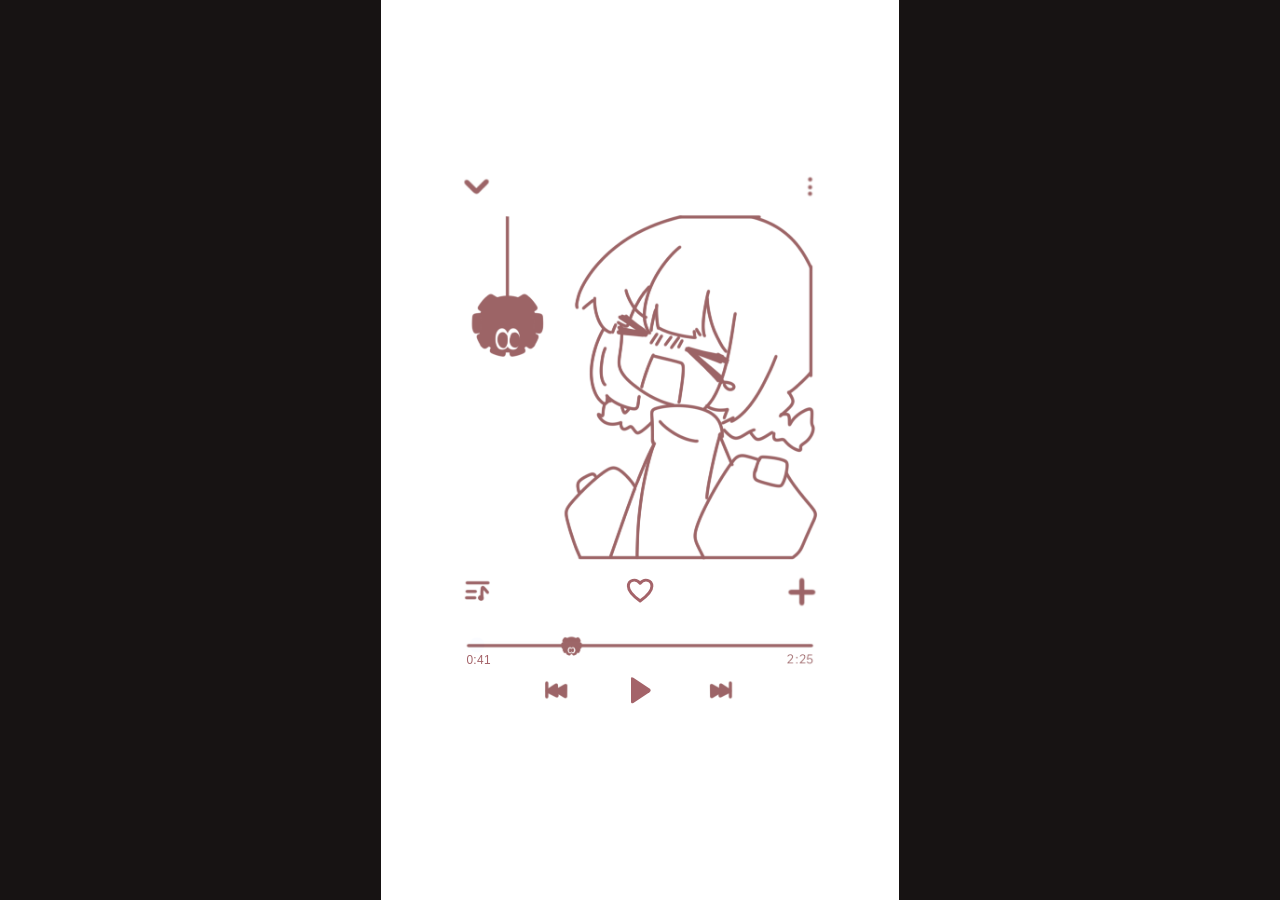
==== index.html @ 51a2188a "Add music player" ====
<!doctype html>
<html lang="zh-CN"><head><meta charset="UTF-8"><meta name="viewport" content="width=device-width,initial-scale=1"><meta name="theme-color" content="#f4eee9"><title>Warma · 音乐放映室</title><link rel="stylesheet" href="style.css"></head>
<body><div class="app"><aside class="sidebar"><div class="brand"><span class="brand-star">✳</span><span>WARMA<br><small>MUSIC ROOM</small></span></div><div class="intro"><span class="eyebrow">A LITTLE MUSIC GIFT</span><h1>把喜欢的歌，<br>放进今天。</h1><p>十二首歌，十二个小小的世界。<br>选一首，按下播放。</p></div><div class="list-heading"><span>歌曲列表</span><span>12 TRACKS</span></div><nav id="track-list" aria-label="歌曲列表"></nav><p class="footnote">MADE WITH ♡ FOR WARMA</p></aside><main class="main"><header class="top"><span>WARMA'S PLAYLIST <span class="dot">✦</span> <span id="header-title"></span></span><button id="list-toggle" class="text-button" aria-label="显示歌曲列表">歌曲列表 ☰</button><span class="edition">BIRTHDAY COLLECTION / 12</span></header><section class="showcase"><div class="stage-wrap"><div id="stage" class="stage" aria-label="动画画面"></div><div class="stage-caption"><span>ILLUSTRATED MUSIC PLAYER</span><span id="stage-number">01 / 12</span></div></div><div class="details"><div class="details-top"><span class="eyebrow">NOW PLAYING</span><button id="favorite" class="favorite" aria-label="收藏歌曲" aria-pressed="false">♡</button></div><h2 id="title"></h2><p class="subtitle">Warma 生贺动画 · 音乐片段</p><div class="divider"></div><div class="player"><div class="time-row"><span id="current">0:00</span><span id="duration">0:00</span></div><input id="seek" type="range" min="0" max="1000" value="0" aria-label="播放进度"><div class="controls"><button id="previous" aria-label="上一首">◀◀</button><button id="play" class="play" aria-label="播放">▶</button><button id="next" aria-label="下一首">▶▶</button></div><div class="volume"><span aria-hidden="true">♪</span><input id="volume" type="range" min="0" max="1" step="0.01" value="0.8" aria-label="音量"><span>音量</span></div></div><p class="note">这里播放的是原动画中的短片段。<br>每一幅画面都由独立图层重新演绎。</p><div class="details-bottom"><span>SCROLL TO EXPLORE</span><span>↓</span></div></div></section><div class="mobile-list"><div class="list-heading"><span>歌曲列表</span><span>12 TRACKS</span></div><nav id="mobile-tracks" aria-label="歌曲列表"></nav></div></main></div><audio id="audio" preload="metadata"></audio><script src="tracks.js"></script><script src="third-motion-data.js"></script><script src="fifth-motion-data.js"></script><script src="remaining-motion-data.js"></script><script src="remaining-pulse-data.js"></script><script src="scene4-fix.js"></script><script src="scene9-fix.js"></script><script src="scene8-motion-data.js"></script><script src="scene8-motion.js"></script><script src="app.js"></script></body></html>
---- style.css ----
:root{font-family: "Microsoft YaHei", "PingFang SC", sans-serif;color:#493b3e;background:#f5f1ed;font-synthesis:none}*{box-sizing:border-box}body{margin:0}button,input{font:inherit}button{cursor:pointer}.app{min-height:100vh;display:grid;grid-template-columns:300px 1fr}.sidebar{height:100vh;position:sticky;top:0;display:flex;flex-direction:column;background:#fffdfb;border-right:1px solid #e9ded9;padding:30px 28px 18px}.brand{display:flex;gap:10px;align-items:center;color:#a75d69;font-size:15px;letter-spacing:.15em;font-weight:800;line-height:1}.brand-star{font-size:33px}.brand small{font-size:8px;letter-spacing:.19em}.intro{padding:45px 0 25px}.eyebrow,.list-heading,.stage-caption,.details-bottom,.edition,.top,.footnote{font-size:10px;letter-spacing:.15em;font-weight:700}.eyebrow{color:#b97980}.intro h1{font-family:Georgia,"Microsoft YaHei",serif;line-height:1.5;font-size:22px;letter-spacing:.05em;margin:15px 0}.intro p,.note{color:#a49a98;font-size:11px;line-height:2}.list-heading{display:flex;justify-content:space-between;color:#a89b98;border-bottom:1px solid #eee6e2;padding-bottom:13px}.list-heading span:first-child{color:#5f5050;font-size:12px;letter-spacing:.08em}nav{overflow:auto;scrollbar-width:thin;scrollbar-color:#e3ceca transparent}.track{border:0;background:transparent;width:100%;display:flex;align-items:center;gap:14px;text-align:left;padding:12px 8px;color:#918480;border-radius:8px}.track:hover{background:#faf3f0}.track.active{background:#f7e9e6;color:#a95663;font-weight:700}.track .number{font-family:Georgia,serif;font-size:11px;opacity:.7}.track .track-title{font-size:12px;flex:1}.track .playing-indicator{font-size:12px}.footnote{margin-top:auto;padding-top:20px;color:#c9bbb7;font-size:8px}.main{min-width:0;padding:0 5vw}.top{height:85px;border-bottom:1px solid #e6dcd7;display:flex;align-items:center;justify-content:space-between;color:#a69a96;font-size:9px}.dot{color:#c88991;margin:0 12px}.edition{font-size:9px}.text-button{display:none;border:0;background:none;color:#a75d69}.showcase{max-width:1050px;margin:auto;min-height:calc(100vh - 85px);display:flex;align-items:center;justify-content:center;gap:clamp(55px,9vw,150px);padding:35px 0}.stage-wrap{width:min(39vw,390px);flex-shrink:0}.stage{position:relative;aspect-ratio:1111/1932;overflow:hidden;background:#fff;box-shadow:0 24px 70px #6c4d4b25}.stage img{position:absolute;inset:0;width:100%;height:100%;object-fit:fill;pointer-events:none}.stage img.landscape{object-fit:cover}.stage img.motion{animation:float 4s ease-in-out infinite;transform-origin:50% 46%;will-change:transform}.stage img.hair{animation:sway 2.8s ease-in-out infinite;transform-origin:50% 37%;will-change:transform}.stage img.orbit{animation:drift 5s ease-in-out infinite;will-change:transform}.stage img.wave{animation:wave 4s ease-in-out infinite alternate;will-change:transform}.stage img.bubble{animation:pop 3s ease-in-out infinite;transform-origin:70% 50%}.stage img:nth-child(3n){animation-delay:-1s}.stage img:nth-child(4n){animation-delay:-2s}@keyframes float{0%,100%{transform:translateY(0) rotate(0)}50%{transform:translateY(-.45%) rotate(.55deg)}}@keyframes sway{0%,100%{transform:rotate(-.7deg)}50%{transform:rotate(.7deg)}}@keyframes drift{0%,100%{transform:translate(0,0)}50%{transform:translate(1%,-.7%)}}@keyframes wave{from{transform:translate(-1%,3%)}to{transform:translate(1%,-3%)}}@keyframes pop{0%,18%,100%{opacity:0;transform:scale(.9)}25%,80%{opacity:1;transform:scale(1)}}.stage-caption{display:flex;justify-content:space-between;color:#b7a9a5;margin-top:16px;font-size:8px}.details{width:min(340px,35vw)}.details-top{display:flex;justify-content:space-between;align-items:center}.favorite{background:none;border:0;color:#b56d78;font-size:28px}.favorite[aria-pressed=true]{color:#b55769}.details h2{font-family:Georgia,"Microsoft YaHei",serif;font-size:clamp(26px,3vw,40px);line-height:1.4;margin:18px 0 8px;font-weight:500;letter-spacing:.04em}.subtitle{color:#ae9e99;font-size:12px}.divider{height:1px;background:#e7dcd7;margin:35px 0}.time-row{display:flex;justify-content:space-between;color:#a69490;font-family:Georgia,serif;font-size:11px}.player input[type=range]{width:100%;accent-color:#b76f7b;cursor:pointer}.controls{display:flex;justify-content:center;align-items:center;gap:28px;margin:25px 0}.controls button{border:0;background:none;color:#a75d69;font-size:12px}.controls .play{width:55px;height:55px;background:#ae6c77;color:white;border-radius:50%;font-size:17px;padding-left:4px;box-shadow:0 8px 20px #ae6c7738}.volume{display:flex;align-items:center;gap:12px;color:#ab9793;font-size:11px}.volume input{max-width:100px}.note{margin-top:45px}.details-bottom{display:flex;justify-content:space-between;color:#c4b3af;margin-top:55px}.mobile-list{display:none}@media(max-width:800px){.app{display:block}.sidebar{display:none}.main{padding:0 22px}.top{height:65px}.edition{display:none}.text-button{display:block}.showcase{min-height:0;gap:30px;padding:30px 0;align-items:center}.stage-wrap{width:min(46vw,330px)}.details{width:45%}.details h2{font-size:24px}.note{margin-top:25px}.details-bottom{display:none}.mobile-list{display:block;max-width:600px;margin:25px auto 50px}.mobile-list nav{overflow:visible;display:grid;grid-template-columns:1fr 1fr;gap:4px}.mobile-list .track{padding:12px 8px}}@media(max-width:500px){.showcase{display:block}.stage-wrap{width:min(75vw,330px);margin:auto}.details{width:100%;max-width:330px;margin:32px auto}.divider{margin:22px 0}.note{margin-top:20px}.mobile-list nav{grid-template-columns:1fr}.top{font-size:8px}}@media(prefers-reduced-motion:reduce){.stage img{animation:none!important}}
/* Interactive controls are aligned with the player drawn into each portrait. */
.stage .hotspot{position:absolute;z-index:20;top:73.2%;width:14%;height:7%;border:0;background:transparent;color:transparent;border-radius:50%}.stage .hotspot:focus-visible{outline:2px solid #b76f7b;outline-offset:-2px}.stage .hotspot.prev{left:26%}.stage .hotspot.toggle{left:43%}.stage .hotspot.next{left:60%}.stage .art-seek{position:absolute;z-index:21;left:17%;top:69.7%;width:66%;height:4%;margin:0;opacity:.01;cursor:pointer}.stage .art-seek:focus-visible{opacity:.75}
.stage.mirrored img{scale:-1 1}.sun-disc{position:absolute;left:20%;top:24%;width:60%;aspect-ratio:1;border-radius:50%;background:#efaf34}.stage img.wave{animation:wave-entrance 8s ease-in-out infinite;transform:none}.stage img.wave:nth-child(3n){animation-delay:0s}.stage img.wave:nth-child(4n){animation-delay:0s}@keyframes wave-entrance{0%,58%{transform:translateY(65%)}90%,100%{transform:translateY(0)}}
.stage-art{position:absolute;inset:0}.first-elapsed{position:absolute;left:16.5%;top:72.75%;color:#a46369;font-family:Arial,sans-serif;font-size:clamp(7px,1vw,10px);line-height:1;letter-spacing:.03em}
.stage{container-type:inline-size}.first-elapsed{font-size:2.3cqw}
.stage .second-word{inset:auto;position:absolute;width:16.5%;height:auto;pointer-events:none}.second-progress-dot{position:absolute;top:71.05%;width:2.6%;aspect-ratio:1;background:#493b3e;border-radius:50%;transform:translate(-50%,-50%)}.second-time{position:absolute;top:72.75%;color:#493b3e;font:1.8cqw/1 Arial,sans-serif;letter-spacing:.03em}.second-current{left:16.8%}.second-total{right:16.7%}
.second-progress-dot{top:71.85%}
.second-character{position:absolute;inset:0;transform-origin:50% 61.9%}.stage .second-word{width:16.3%}
.third-components{position:absolute;inset:0;clip-path:inset(0 0 37.7% 0)}.third-duration-cover{position:absolute;left:77.7%;top:72.6%;width:6.1%;height:2.1%;background:#fc5253}.third-time{position:absolute;top:72.75%;color:#fff;font:2.3cqw/1 Arial,sans-serif;letter-spacing:.03em}.third-current{left:16.5%}.third-total{right:16.5%}.third-progress-dot{position:absolute;top:71.7%;width:3.3%;aspect-ratio:1;background:#fff;border-radius:50%;transform:translate(-50%,-50%)}
.fourth-time{position:absolute;top:72.75%;color:#886760;font:2.3cqw/1 Arial,sans-serif;letter-spacing:.03em}.fourth-current{left:16.5%}.fourth-total{right:16.5%}.fourth-progress-dot{position:absolute;top:71.7%;width:2.55%;aspect-ratio:1;background:#886760;border-radius:50%;transform:translate(-50%,-50%)}
.fifth-time{position:absolute;left:16.5%;top:72.75%;color:#4c101c;font:2.3cqw/1 Arial,sans-serif;letter-spacing:.03em}.fifth-progress-dot{position:absolute;top:71.7%;width:2.2%;aspect-ratio:1;background:#4c101c;border-radius:50%;transform:translate(-50%,-50%)}
.fifth-components{position:absolute;inset:0;clip-path:inset(0 0 37.7% 0)}
.stage.mirrored [data-fourth]{will-change:transform;backface-visibility:hidden}
.remaining-window{position:absolute;inset:0;clip-path:inset(23.75% 16.3% 37.8% 17%)}.remaining-time{position:absolute;left:16.5%;top:72.75%;font:2.3cqw/1 Arial,sans-serif;letter-spacing:.03em}.remaining-progress-dot{position:absolute;top:71.7%;width:2.55%;aspect-ratio:1;border-radius:50%;transform:translate(-50%,-50%)}.stage img.remaining-pan-background{object-fit:cover;object-position:62% 55%;width:143%;height:143%;left:-21.5%;top:-21.5%}
.remaining-time,.remaining-progress-dot{z-index:5}
.stage img.remaining-pan-background{object-fit:fill;width:165%;height:115%;left:-5%;top:-7.5%}
/* Present the original portrait canvas as the entire player. */
html,body{width:100%;height:100%;overflow:hidden;background:#171313}
.app,.main,.showcase{width:100%;height:100%;min-height:0;margin:0;padding:0;display:flex;align-items:center;justify-content:center}
.sidebar,.top,.details,.stage-caption,.mobile-list{display:none!important}
.stage-wrap{position:relative;overflow:hidden;flex:none;width:min(100vw, calc(100dvh * 1111 / 1932));max-height:100dvh}
.stage{width:100%;box-shadow:none}
.transition-old{position:absolute;inset:0;width:100%;height:100%;pointer-events:none;z-index:30;container-type:inline-size}
@media(prefers-reduced-motion:reduce){.transition-old{display:none}}
.stage .hotspot.toggle{display:flex;align-items:center;justify-content:center;color:var(--player-ink);padding:0}
.stage .hotspot.toggle svg{display:block;width:33%;height:auto;fill:currentColor;pointer-events:none}
.stage .hotspot.heart{left:43%;top:62.2%;height:7%;color:var(--player-ink)}
.stage .hotspot.heart[aria-pressed=true]::after{content:'♥';position:absolute;inset:0;display:grid;place-items:center;font-size:6cqw;line-height:1;text-shadow:0 0 1px var(--player-ink)}
.stage .hotspot.heart[aria-pressed=true]::after{content:none}
.stage .hotspot.heart{display:flex;align-items:center;justify-content:center;padding:0}
.stage .hotspot.heart svg{width:39%;height:auto;overflow:visible;pointer-events:none}
.stage .hotspot.heart svg path{stroke:currentColor;stroke-width:5;stroke-linejoin:round;fill:none}
.stage .hotspot.heart[aria-pressed=true] svg path{fill:currentColor;fill-opacity:.45}
.stage{touch-action:pan-y}
.stage .art-seek{touch-action:none}
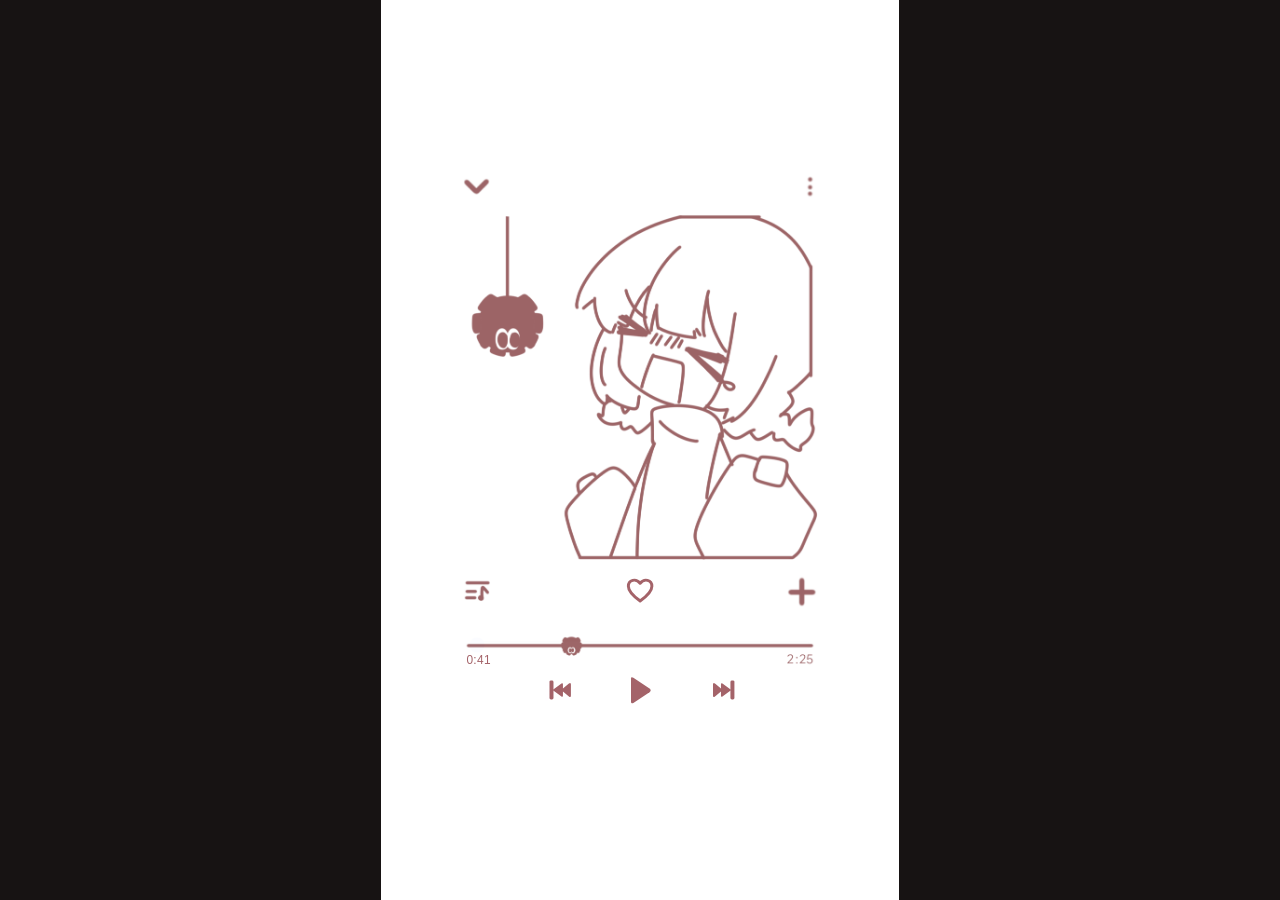
==== commit b814d9eb: "v2" ====
--- a/index.html
+++ b/index.html
@@ -1,3 +1,3 @@
 <!doctype html>
 <html lang="zh-CN"><head><meta charset="UTF-8"><meta name="viewport" content="width=device-width,initial-scale=1"><meta name="theme-color" content="#f4eee9"><title>Warma · 音乐放映室</title><link rel="stylesheet" href="style.css"></head>
-<body><div class="app"><aside class="sidebar"><div class="brand"><span class="brand-star">✳</span><span>WARMA<br><small>MUSIC ROOM</small></span></div><div class="intro"><span class="eyebrow">A LITTLE MUSIC GIFT</span><h1>把喜欢的歌，<br>放进今天。</h1><p>十二首歌，十二个小小的世界。<br>选一首，按下播放。</p></div><div class="list-heading"><span>歌曲列表</span><span>12 TRACKS</span></div><nav id="track-list" aria-label="歌曲列表"></nav><p class="footnote">MADE WITH ♡ FOR WARMA</p></aside><main class="main"><header class="top"><span>WARMA'S PLAYLIST <span class="dot">✦</span> <span id="header-title"></span></span><button id="list-toggle" class="text-button" aria-label="显示歌曲列表">歌曲列表 ☰</button><span class="edition">BIRTHDAY COLLECTION / 12</span></header><section class="showcase"><div class="stage-wrap"><div id="stage" class="stage" aria-label="动画画面"></div><div class="stage-caption"><span>ILLUSTRATED MUSIC PLAYER</span><span id="stage-number">01 / 12</span></div></div><div class="details"><div class="details-top"><span class="eyebrow">NOW PLAYING</span><button id="favorite" class="favorite" aria-label="收藏歌曲" aria-pressed="false">♡</button></div><h2 id="title"></h2><p class="subtitle">Warma 生贺动画 · 音乐片段</p><div class="divider"></div><div class="player"><div class="time-row"><span id="current">0:00</span><span id="duration">0:00</span></div><input id="seek" type="range" min="0" max="1000" value="0" aria-label="播放进度"><div class="controls"><button id="previous" aria-label="上一首">◀◀</button><button id="play" class="play" aria-label="播放">▶</button><button id="next" aria-label="下一首">▶▶</button></div><div class="volume"><span aria-hidden="true">♪</span><input id="volume" type="range" min="0" max="1" step="0.01" value="0.8" aria-label="音量"><span>音量</span></div></div><p class="note">这里播放的是原动画中的短片段。<br>每一幅画面都由独立图层重新演绎。</p><div class="details-bottom"><span>SCROLL TO EXPLORE</span><span>↓</span></div></div></section><div class="mobile-list"><div class="list-heading"><span>歌曲列表</span><span>12 TRACKS</span></div><nav id="mobile-tracks" aria-label="歌曲列表"></nav></div></main></div><audio id="audio" preload="metadata"></audio><script src="tracks.js"></script><script src="third-motion-data.js"></script><script src="fifth-motion-data.js"></script><script src="remaining-motion-data.js"></script><script src="remaining-pulse-data.js"></script><script src="scene4-fix.js"></script><script src="scene9-fix.js"></script><script src="scene8-motion-data.js"></script><script src="scene8-motion.js"></script><script src="app.js"></script></body></html>
+<body><div class="app"><aside class="sidebar"><div class="brand"><span class="brand-star">✳</span><span>WARMA<br><small>MUSIC ROOM</small></span></div><div class="intro"><span class="eyebrow">A LITTLE MUSIC GIFT</span><h1>把喜欢的歌，<br>放进今天。</h1><p>十二首歌，十二个小小的世界。<br>选一首，按下播放。</p></div><div class="list-heading"><span>歌曲列表</span><span>12 TRACKS</span></div><nav id="track-list" aria-label="歌曲列表"></nav><p class="footnote">MADE WITH ♡ FOR WARMA</p></aside><main class="main"><header class="top"><span>WARMA'S PLAYLIST <span class="dot">✦</span> <span id="header-title"></span></span><button id="list-toggle" class="text-button" aria-label="显示歌曲列表">歌曲列表 ☰</button><span class="edition">BIRTHDAY COLLECTION / 12</span></header><section class="showcase"><div class="stage-wrap"><div id="stage" class="stage" aria-label="动画画面"></div><div class="stage-caption"><span>ILLUSTRATED MUSIC PLAYER</span><span id="stage-number">01 / 12</span></div></div><div class="details"><div class="details-top"><span class="eyebrow">NOW PLAYING</span><button id="favorite" class="favorite" aria-label="收藏歌曲" aria-pressed="false">♡</button></div><h2 id="title"></h2><p class="subtitle">Warma 生贺动画 · 音乐片段</p><div class="divider"></div><div class="player"><div class="time-row"><span id="current">0:00</span><span id="duration">0:00</span></div><input id="seek" type="range" min="0" max="1000" value="0" aria-label="播放进度"><div class="controls"><button id="previous" aria-label="上一首">◀◀</button><button id="play" class="play" aria-label="播放">▶</button><button id="next" aria-label="下一首">▶▶</button></div><div class="volume"><span aria-hidden="true">♪</span><input id="volume" type="range" min="0" max="1" step="0.01" value="0.8" aria-label="音量"><span>音量</span></div></div><p class="note">这里播放的是原动画中的短片段。<br>每一幅画面都由独立图层重新演绎。</p><div class="details-bottom"><span>SCROLL TO EXPLORE</span><span>↓</span></div></div></section><div class="mobile-list"><div class="list-heading"><span>歌曲列表</span><span>12 TRACKS</span></div><nav id="mobile-tracks" aria-label="歌曲列表"></nav></div></main></div><audio id="audio" preload="metadata"></audio><script src="tracks.js"></script><script src="third-motion-data.js"></script><script src="fifth-motion-data.js"></script><script src="remaining-motion-data.js"></script><script src="remaining-pulse-data.js"></script><script src="scene4-fix.js"></script><script src="scene9-fix.js"></script><script src="scene8-motion-data.js"></script><script src="scene8-motion.js"></script><script src="player-runtime.js"></script><script src="scene-renderer.js"></script><script src="app.js"></script></body></html>
--- a/style.css
+++ b/style.css
@@ -32,5 +32,20 @@
 .stage .hotspot.heart svg{width:39%;height:auto;overflow:visible;pointer-events:none}
 .stage .hotspot.heart svg path{stroke:currentColor;stroke-width:5;stroke-linejoin:round;fill:none}
 .stage .hotspot.heart[aria-pressed=true] svg path{fill:currentColor;fill-opacity:.45}
-.stage{touch-action:pan-y}
-.stage .art-seek{touch-action:none}
+/* Subtle press feedback keeps the original artwork visible. */
+.stage .hotspot{color:var(--player-ink);-webkit-tap-highlight-color:transparent;touch-action:manipulation}
+.stage .hotspot::before{content:'';position:absolute;left:50%;top:50%;width:65%;aspect-ratio:1;border-radius:50%;background:currentColor;opacity:0;transform:translate(-50%,-50%) scale(.8);transition:transform 160ms ease,opacity 160ms ease;pointer-events:none}
+.stage .hotspot:active::before{opacity:.12;transform:translate(-50%,-50%) scale(1)}
+.stage .hotspot svg{position:relative;transition:transform 160ms ease}
+.stage .hotspot:active svg{transform:scale(.88)}
+.stage .hotspot.heart svg path{transition:fill-opacity 160ms ease}
+@media(prefers-reduced-motion:reduce){.stage .hotspot::before,.stage .hotspot svg,.stage .hotspot.heart svg path{transition:none}.stage .hotspot:active svg{transform:none}}
+/* Keep feedback on the icon itself, without a surrounding circle. */
+.stage .hotspot::before{display:none}
+.stage .hotspot:focus-visible{outline:none}
+.stage .hotspot:focus-visible svg{filter:brightness(.8)}
+.stage .hotspot.prev{left:27.5%;display:flex;align-items:center;justify-content:center;padding:0}
+.stage .hotspot.next{left:59.2%;display:flex;align-items:center;justify-content:center;padding:0}
+.stage .hotspot .skip-icon{width:33%;height:auto;fill:currentColor;pointer-events:none}
+.stage .hotspot .skip-icon.next{scale:-1 1}
+.stage .hotspot::before{display:block;width:48%}
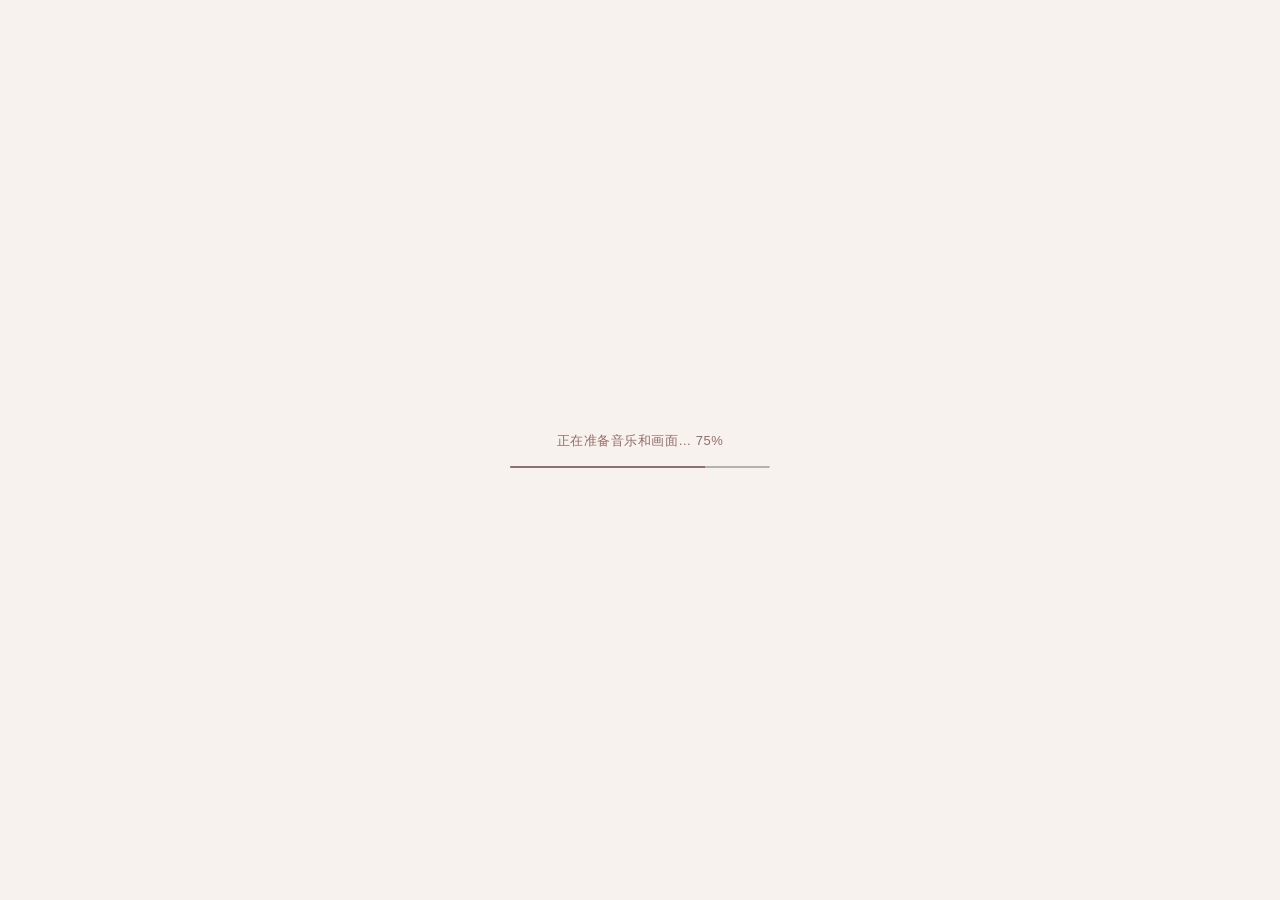
==== commit d6e6a9ec: "v4" ====
--- a/index.html
+++ b/index.html
@@ -1,3 +1,3 @@
 <!doctype html>
 <html lang="zh-CN"><head><meta charset="UTF-8"><meta name="viewport" content="width=device-width,initial-scale=1"><meta name="theme-color" content="#f4eee9"><title>Warma · 音乐放映室</title><link rel="stylesheet" href="style.css"></head>
-<body><div class="app"><aside class="sidebar"><div class="brand"><span class="brand-star">✳</span><span>WARMA<br><small>MUSIC ROOM</small></span></div><div class="intro"><span class="eyebrow">A LITTLE MUSIC GIFT</span><h1>把喜欢的歌，<br>放进今天。</h1><p>十二首歌，十二个小小的世界。<br>选一首，按下播放。</p></div><div class="list-heading"><span>歌曲列表</span><span>12 TRACKS</span></div><nav id="track-list" aria-label="歌曲列表"></nav><p class="footnote">MADE WITH ♡ FOR WARMA</p></aside><main class="main"><header class="top"><span>WARMA'S PLAYLIST <span class="dot">✦</span> <span id="header-title"></span></span><button id="list-toggle" class="text-button" aria-label="显示歌曲列表">歌曲列表 ☰</button><span class="edition">BIRTHDAY COLLECTION / 12</span></header><section class="showcase"><div class="stage-wrap"><div id="stage" class="stage" aria-label="动画画面"></div><div class="stage-caption"><span>ILLUSTRATED MUSIC PLAYER</span><span id="stage-number">01 / 12</span></div></div><div class="details"><div class="details-top"><span class="eyebrow">NOW PLAYING</span><button id="favorite" class="favorite" aria-label="收藏歌曲" aria-pressed="false">♡</button></div><h2 id="title"></h2><p class="subtitle">Warma 生贺动画 · 音乐片段</p><div class="divider"></div><div class="player"><div class="time-row"><span id="current">0:00</span><span id="duration">0:00</span></div><input id="seek" type="range" min="0" max="1000" value="0" aria-label="播放进度"><div class="controls"><button id="previous" aria-label="上一首">◀◀</button><button id="play" class="play" aria-label="播放">▶</button><button id="next" aria-label="下一首">▶▶</button></div><div class="volume"><span aria-hidden="true">♪</span><input id="volume" type="range" min="0" max="1" step="0.01" value="0.8" aria-label="音量"><span>音量</span></div></div><p class="note">这里播放的是原动画中的短片段。<br>每一幅画面都由独立图层重新演绎。</p><div class="details-bottom"><span>SCROLL TO EXPLORE</span><span>↓</span></div></div></section><div class="mobile-list"><div class="list-heading"><span>歌曲列表</span><span>12 TRACKS</span></div><nav id="mobile-tracks" aria-label="歌曲列表"></nav></div></main></div><audio id="audio" preload="metadata"></audio><script src="tracks.js"></script><script src="third-motion-data.js"></script><script src="fifth-motion-data.js"></script><script src="remaining-motion-data.js"></script><script src="remaining-pulse-data.js"></script><script src="scene4-fix.js"></script><script src="scene9-fix.js"></script><script src="scene8-motion-data.js"></script><script src="scene8-motion.js"></script><script src="player-runtime.js"></script><script src="scene-renderer.js"></script><script src="app.js"></script></body></html>
+<body><div class="app"><aside class="sidebar"><div class="brand"><span class="brand-star">✳</span><span>WARMA<br><small>MUSIC ROOM</small></span></div><div class="intro"><span class="eyebrow">A LITTLE MUSIC GIFT</span><h1>把喜欢的歌，<br>放进今天。</h1><p>十二首歌，十二个小小的世界。<br>选一首，按下播放。</p></div><div class="list-heading"><span>歌曲列表</span><span>12 TRACKS</span></div><nav id="track-list" aria-label="歌曲列表"></nav><p class="footnote">MADE WITH ♡ FOR WARMA</p></aside><main class="main"><header class="top"><span>WARMA'S PLAYLIST <span class="dot">✦</span> <span id="header-title"></span></span><button id="list-toggle" class="text-button" aria-label="显示歌曲列表">歌曲列表 ☰</button><span class="edition">BIRTHDAY COLLECTION / 12</span></header><section class="showcase"><div class="stage-wrap"><div id="stage" class="stage" aria-label="动画画面"></div><div class="stage-caption"><span>ILLUSTRATED MUSIC PLAYER</span><span id="stage-number">01 / 12</span></div></div><div class="details"><div class="details-top"><span class="eyebrow">NOW PLAYING</span><button id="favorite" class="favorite" aria-label="收藏歌曲" aria-pressed="false">♡</button></div><h2 id="title"></h2><p class="subtitle">Warma 生贺动画 · 音乐片段</p><div class="divider"></div><div class="player"><div class="time-row"><span id="current">0:00</span><span id="duration">0:00</span></div><input id="seek" type="range" min="0" max="1000" value="0" aria-label="播放进度"><div class="controls"><button id="previous" aria-label="上一首">◀◀</button><button id="play" class="play" aria-label="播放">▶</button><button id="next" aria-label="下一首">▶▶</button></div><div class="volume"><span aria-hidden="true">♪</span><input id="volume" type="range" min="0" max="1" step="0.01" value="0.8" aria-label="音量"><span>音量</span></div></div><p class="note">这里播放的是原动画中的短片段。<br>每一幅画面都由独立图层重新演绎。</p><div class="details-bottom"><span>SCROLL TO EXPLORE</span><span>↓</span></div></div></section><div class="mobile-list"><div class="list-heading"><span>歌曲列表</span><span>12 TRACKS</span></div><nav id="mobile-tracks" aria-label="歌曲列表"></nav></div></main></div><div id="loading" class="loading-screen" role="status" aria-live="polite"><div class="loading-content"><span id="loading-text">正在准备音乐和画面…</span><progress id="loading-progress" max="100" value="0"></progress><button id="loading-retry" type="button" hidden>重新加载</button></div></div><audio id="audio" preload="metadata"></audio><script src="tracks.js"></script><script src="third-motion-data.js"></script><script src="fifth-motion-data.js"></script><script src="remaining-motion-data.js"></script><script src="remaining-pulse-data.js"></script><script src="scene4-fix.js"></script><script src="scene9-fix.js"></script><script src="scene8-motion-data.js"></script><script src="scene8-motion.js"></script><script src="player-runtime.js"></script><script src="scene-renderer.js"></script><script src="app.js"></script></body></html>
--- a/style.css
+++ b/style.css
@@ -49,3 +49,9 @@
 .stage .hotspot .skip-icon{width:33%;height:auto;fill:currentColor;pointer-events:none}
 .stage .hotspot .skip-icon.next{scale:-1 1}
 .stage .hotspot::before{display:block;width:48%}
+.loading-screen{position:fixed;inset:0;z-index:100;display:grid;place-items:center;background:#f7f2ee;color:#956b6b}
+.loading-screen[hidden]{display:none}
+.loading-content{width:min(65vw,260px);display:grid;gap:15px;text-align:center;font-size:13px;letter-spacing:.04em}
+.loading-content progress{width:100%;height:4px;accent-color:#a76d75}
+.loading-content button{justify-self:center;border:1px solid currentColor;border-radius:18px;padding:7px 20px;color:inherit;background:transparent}
+.loading-content button[hidden]{display:none}
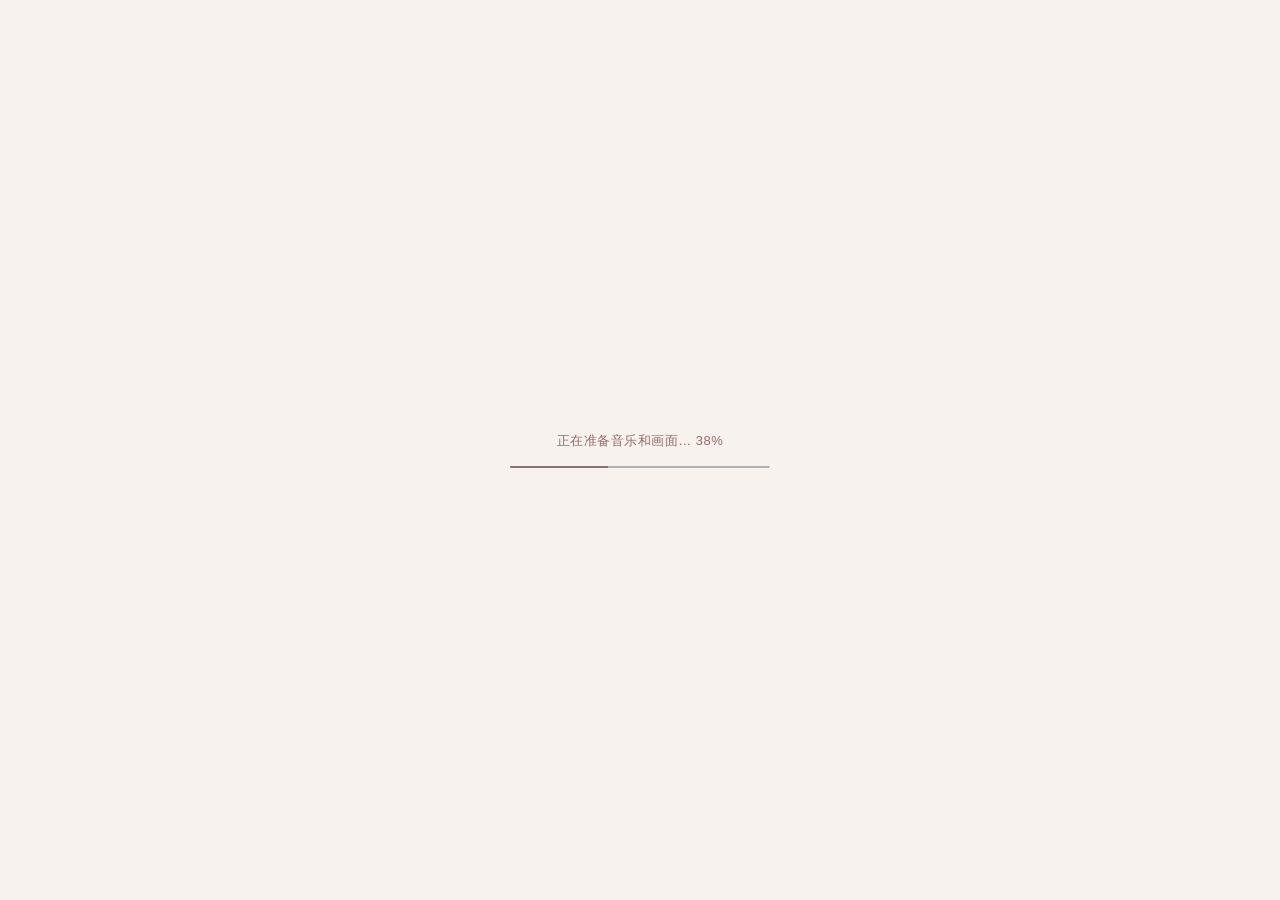
==== commit 1d2aa19e: "Update Warma Music Room" ====
--- a/index.html
+++ b/index.html
@@ -1,3 +1,3 @@
 <!doctype html>
 <html lang="zh-CN"><head><meta charset="UTF-8"><meta name="viewport" content="width=device-width,initial-scale=1"><meta name="theme-color" content="#f4eee9"><title>Warma · 音乐放映室</title><link rel="stylesheet" href="style.css"></head>
-<body><div class="app"><aside class="sidebar"><div class="brand"><span class="brand-star">✳</span><span>WARMA<br><small>MUSIC ROOM</small></span></div><div class="intro"><span class="eyebrow">A LITTLE MUSIC GIFT</span><h1>把喜欢的歌，<br>放进今天。</h1><p>十二首歌，十二个小小的世界。<br>选一首，按下播放。</p></div><div class="list-heading"><span>歌曲列表</span><span>12 TRACKS</span></div><nav id="track-list" aria-label="歌曲列表"></nav><p class="footnote">MADE WITH ♡ FOR WARMA</p></aside><main class="main"><header class="top"><span>WARMA'S PLAYLIST <span class="dot">✦</span> <span id="header-title"></span></span><button id="list-toggle" class="text-button" aria-label="显示歌曲列表">歌曲列表 ☰</button><span class="edition">BIRTHDAY COLLECTION / 12</span></header><section class="showcase"><div class="stage-wrap"><div id="stage" class="stage" aria-label="动画画面"></div><div class="stage-caption"><span>ILLUSTRATED MUSIC PLAYER</span><span id="stage-number">01 / 12</span></div></div><div class="details"><div class="details-top"><span class="eyebrow">NOW PLAYING</span><button id="favorite" class="favorite" aria-label="收藏歌曲" aria-pressed="false">♡</button></div><h2 id="title"></h2><p class="subtitle">Warma 生贺动画 · 音乐片段</p><div class="divider"></div><div class="player"><div class="time-row"><span id="current">0:00</span><span id="duration">0:00</span></div><input id="seek" type="range" min="0" max="1000" value="0" aria-label="播放进度"><div class="controls"><button id="previous" aria-label="上一首">◀◀</button><button id="play" class="play" aria-label="播放">▶</button><button id="next" aria-label="下一首">▶▶</button></div><div class="volume"><span aria-hidden="true">♪</span><input id="volume" type="range" min="0" max="1" step="0.01" value="0.8" aria-label="音量"><span>音量</span></div></div><p class="note">这里播放的是原动画中的短片段。<br>每一幅画面都由独立图层重新演绎。</p><div class="details-bottom"><span>SCROLL TO EXPLORE</span><span>↓</span></div></div></section><div class="mobile-list"><div class="list-heading"><span>歌曲列表</span><span>12 TRACKS</span></div><nav id="mobile-tracks" aria-label="歌曲列表"></nav></div></main></div><div id="loading" class="loading-screen" role="status" aria-live="polite"><div class="loading-content"><span id="loading-text">正在准备音乐和画面…</span><progress id="loading-progress" max="100" value="0"></progress><button id="loading-retry" type="button" hidden>重新加载</button></div></div><audio id="audio" preload="metadata"></audio><script src="tracks.js"></script><script src="third-motion-data.js"></script><script src="fifth-motion-data.js"></script><script src="remaining-motion-data.js"></script><script src="remaining-pulse-data.js"></script><script src="scene4-fix.js"></script><script src="scene9-fix.js"></script><script src="scene8-motion-data.js"></script><script src="scene8-motion.js"></script><script src="player-runtime.js"></script><script src="scene-renderer.js"></script><script src="app.js"></script></body></html>
+<body><div id="player-app" class="app" style="display:none"><aside class="sidebar"><div class="brand"><span class="brand-star">✳</span><span>WARMA<br><small>MUSIC ROOM</small></span></div><div class="intro"><span class="eyebrow">A LITTLE MUSIC GIFT</span><h1>把喜欢的歌，<br>放进今天。</h1><p>十二首歌，十二个小小的世界。<br>选一首，按下播放。</p></div><div class="list-heading"><span>歌曲列表</span><span>12 TRACKS</span></div><nav id="track-list" aria-label="歌曲列表"></nav><p class="footnote">MADE WITH ♡ FOR WARMA</p></aside><main class="main"><header class="top"><span>WARMA'S PLAYLIST <span class="dot">✦</span> <span id="header-title"></span></span><button id="list-toggle" class="text-button" aria-label="显示歌曲列表">歌曲列表 ☰</button><span class="edition">BIRTHDAY COLLECTION / 12</span></header><section class="showcase"><div class="stage-wrap"><div id="stage" class="stage" aria-label="动画画面"></div><div class="stage-caption"><span>ILLUSTRATED MUSIC PLAYER</span><span id="stage-number">01 / 12</span></div></div><div class="details"><div class="details-top"><span class="eyebrow">NOW PLAYING</span><button id="favorite" class="favorite" aria-label="收藏歌曲" aria-pressed="false">♡</button></div><h2 id="title"></h2><p class="subtitle">Warma 生贺动画 · 音乐片段</p><div class="divider"></div><div class="player"><div class="time-row"><span id="current">0:00</span><span id="duration">0:00</span></div><input id="seek" type="range" min="0" max="1000" value="0" aria-label="播放进度"><div class="controls"><button id="previous" aria-label="上一首">◀◀</button><button id="play" class="play" aria-label="播放">▶</button><button id="next" aria-label="下一首">▶▶</button></div><div class="volume"><span aria-hidden="true">♪</span><input id="volume" type="range" min="0" max="1" step="0.01" value="0.8" aria-label="音量"><span>音量</span></div></div><p class="note">这里播放的是原动画中的短片段。<br>每一幅画面都由独立图层重新演绎。</p><div class="details-bottom"><span>SCROLL TO EXPLORE</span><span>↓</span></div></div></section><div class="mobile-list"><div class="list-heading"><span>歌曲列表</span><span>12 TRACKS</span></div><nav id="mobile-tracks" aria-label="歌曲列表"></nav></div></main></div><div id="loading" class="loading-screen" role="status" aria-live="polite"><div class="loading-content"><span id="loading-text">正在准备音乐和画面…</span><progress id="loading-progress" max="100" value="0"></progress><button id="loading-retry" type="button" style="display:none" hidden>重新加载</button></div></div><audio id="audio" preload="metadata"></audio><script src="tracks.js"></script><script src="third-motion-data.js"></script><script src="fifth-motion-data.js"></script><script src="remaining-motion-data.js"></script><script src="remaining-pulse-data.js"></script><script src="scene4-fix.js"></script><script src="scene9-fix.js"></script><script src="scene8-motion-data.js"></script><script src="scene8-motion.js"></script><script src="player-runtime.js"></script><script src="scene-renderer.js"></script><script src="app.js"></script><script src="touch-navigation.js"></script></body></html>
--- a/style.css
+++ b/style.css
@@ -1,17 +1,19 @@
 :root{font-family: "Microsoft YaHei", "PingFang SC", sans-serif;color:#493b3e;background:#f5f1ed;font-synthesis:none}*{box-sizing:border-box}body{margin:0}button,input{font:inherit}button{cursor:pointer}.app{min-height:100vh;display:grid;grid-template-columns:300px 1fr}.sidebar{height:100vh;position:sticky;top:0;display:flex;flex-direction:column;background:#fffdfb;border-right:1px solid #e9ded9;padding:30px 28px 18px}.brand{display:flex;gap:10px;align-items:center;color:#a75d69;font-size:15px;letter-spacing:.15em;font-weight:800;line-height:1}.brand-star{font-size:33px}.brand small{font-size:8px;letter-spacing:.19em}.intro{padding:45px 0 25px}.eyebrow,.list-heading,.stage-caption,.details-bottom,.edition,.top,.footnote{font-size:10px;letter-spacing:.15em;font-weight:700}.eyebrow{color:#b97980}.intro h1{font-family:Georgia,"Microsoft YaHei",serif;line-height:1.5;font-size:22px;letter-spacing:.05em;margin:15px 0}.intro p,.note{color:#a49a98;font-size:11px;line-height:2}.list-heading{display:flex;justify-content:space-between;color:#a89b98;border-bottom:1px solid #eee6e2;padding-bottom:13px}.list-heading span:first-child{color:#5f5050;font-size:12px;letter-spacing:.08em}nav{overflow:auto;scrollbar-width:thin;scrollbar-color:#e3ceca transparent}.track{border:0;background:transparent;width:100%;display:flex;align-items:center;gap:14px;text-align:left;padding:12px 8px;color:#918480;border-radius:8px}.track:hover{background:#faf3f0}.track.active{background:#f7e9e6;color:#a95663;font-weight:700}.track .number{font-family:Georgia,serif;font-size:11px;opacity:.7}.track .track-title{font-size:12px;flex:1}.track .playing-indicator{font-size:12px}.footnote{margin-top:auto;padding-top:20px;color:#c9bbb7;font-size:8px}.main{min-width:0;padding:0 5vw}.top{height:85px;border-bottom:1px solid #e6dcd7;display:flex;align-items:center;justify-content:space-between;color:#a69a96;font-size:9px}.dot{color:#c88991;margin:0 12px}.edition{font-size:9px}.text-button{display:none;border:0;background:none;color:#a75d69}.showcase{max-width:1050px;margin:auto;min-height:calc(100vh - 85px);display:flex;align-items:center;justify-content:center;gap:clamp(55px,9vw,150px);padding:35px 0}.stage-wrap{width:min(39vw,390px);flex-shrink:0}.stage{position:relative;aspect-ratio:1111/1932;overflow:hidden;background:#fff;box-shadow:0 24px 70px #6c4d4b25}.stage img{position:absolute;inset:0;width:100%;height:100%;object-fit:fill;pointer-events:none}.stage img.landscape{object-fit:cover}.stage img.motion{animation:float 4s ease-in-out infinite;transform-origin:50% 46%;will-change:transform}.stage img.hair{animation:sway 2.8s ease-in-out infinite;transform-origin:50% 37%;will-change:transform}.stage img.orbit{animation:drift 5s ease-in-out infinite;will-change:transform}.stage img.wave{animation:wave 4s ease-in-out infinite alternate;will-change:transform}.stage img.bubble{animation:pop 3s ease-in-out infinite;transform-origin:70% 50%}.stage img:nth-child(3n){animation-delay:-1s}.stage img:nth-child(4n){animation-delay:-2s}@keyframes float{0%,100%{transform:translateY(0) rotate(0)}50%{transform:translateY(-.45%) rotate(.55deg)}}@keyframes sway{0%,100%{transform:rotate(-.7deg)}50%{transform:rotate(.7deg)}}@keyframes drift{0%,100%{transform:translate(0,0)}50%{transform:translate(1%,-.7%)}}@keyframes wave{from{transform:translate(-1%,3%)}to{transform:translate(1%,-3%)}}@keyframes pop{0%,18%,100%{opacity:0;transform:scale(.9)}25%,80%{opacity:1;transform:scale(1)}}.stage-caption{display:flex;justify-content:space-between;color:#b7a9a5;margin-top:16px;font-size:8px}.details{width:min(340px,35vw)}.details-top{display:flex;justify-content:space-between;align-items:center}.favorite{background:none;border:0;color:#b56d78;font-size:28px}.favorite[aria-pressed=true]{color:#b55769}.details h2{font-family:Georgia,"Microsoft YaHei",serif;font-size:clamp(26px,3vw,40px);line-height:1.4;margin:18px 0 8px;font-weight:500;letter-spacing:.04em}.subtitle{color:#ae9e99;font-size:12px}.divider{height:1px;background:#e7dcd7;margin:35px 0}.time-row{display:flex;justify-content:space-between;color:#a69490;font-family:Georgia,serif;font-size:11px}.player input[type=range]{width:100%;accent-color:#b76f7b;cursor:pointer}.controls{display:flex;justify-content:center;align-items:center;gap:28px;margin:25px 0}.controls button{border:0;background:none;color:#a75d69;font-size:12px}.controls .play{width:55px;height:55px;background:#ae6c77;color:white;border-radius:50%;font-size:17px;padding-left:4px;box-shadow:0 8px 20px #ae6c7738}.volume{display:flex;align-items:center;gap:12px;color:#ab9793;font-size:11px}.volume input{max-width:100px}.note{margin-top:45px}.details-bottom{display:flex;justify-content:space-between;color:#c4b3af;margin-top:55px}.mobile-list{display:none}@media(max-width:800px){.app{display:block}.sidebar{display:none}.main{padding:0 22px}.top{height:65px}.edition{display:none}.text-button{display:block}.showcase{min-height:0;gap:30px;padding:30px 0;align-items:center}.stage-wrap{width:min(46vw,330px)}.details{width:45%}.details h2{font-size:24px}.note{margin-top:25px}.details-bottom{display:none}.mobile-list{display:block;max-width:600px;margin:25px auto 50px}.mobile-list nav{overflow:visible;display:grid;grid-template-columns:1fr 1fr;gap:4px}.mobile-list .track{padding:12px 8px}}@media(max-width:500px){.showcase{display:block}.stage-wrap{width:min(75vw,330px);margin:auto}.details{width:100%;max-width:330px;margin:32px auto}.divider{margin:22px 0}.note{margin-top:20px}.mobile-list nav{grid-template-columns:1fr}.top{font-size:8px}}@media(prefers-reduced-motion:reduce){.stage img{animation:none!important}}
 /* Interactive controls are aligned with the player drawn into each portrait. */
 .stage .hotspot{position:absolute;z-index:20;top:73.2%;width:14%;height:7%;border:0;background:transparent;color:transparent;border-radius:50%}.stage .hotspot:focus-visible{outline:2px solid #b76f7b;outline-offset:-2px}.stage .hotspot.prev{left:26%}.stage .hotspot.toggle{left:43%}.stage .hotspot.next{left:60%}.stage .art-seek{position:absolute;z-index:21;left:17%;top:69.7%;width:66%;height:4%;margin:0;opacity:.01;cursor:pointer}.stage .art-seek:focus-visible{opacity:.75}
-.stage.mirrored img{scale:-1 1}.sun-disc{position:absolute;left:20%;top:24%;width:60%;aspect-ratio:1;border-radius:50%;background:#efaf34}.stage img.wave{animation:wave-entrance 8s ease-in-out infinite;transform:none}.stage img.wave:nth-child(3n){animation-delay:0s}.stage img.wave:nth-child(4n){animation-delay:0s}@keyframes wave-entrance{0%,58%{transform:translateY(65%)}90%,100%{transform:translateY(0)}}
+.stage-art.mirrored img{scale:-1 1}.sun-disc{position:absolute;left:20%;top:24%;width:60%;aspect-ratio:1;border-radius:50%;background:#efaf34}.stage img.wave{animation:wave-entrance 8s ease-in-out infinite;transform:none}.stage img.wave:nth-child(3n){animation-delay:0s}.stage img.wave:nth-child(4n){animation-delay:0s}@keyframes wave-entrance{0%,58%{transform:translateY(65%)}90%,100%{transform:translateY(0)}}
 .stage-art{position:absolute;inset:0}.first-elapsed{position:absolute;left:16.5%;top:72.75%;color:#a46369;font-family:Arial,sans-serif;font-size:clamp(7px,1vw,10px);line-height:1;letter-spacing:.03em}
 .stage{container-type:inline-size}.first-elapsed{font-size:2.3cqw}
 .stage .second-word{inset:auto;position:absolute;width:16.5%;height:auto;pointer-events:none}.second-progress-dot{position:absolute;top:71.05%;width:2.6%;aspect-ratio:1;background:#493b3e;border-radius:50%;transform:translate(-50%,-50%)}.second-time{position:absolute;top:72.75%;color:#493b3e;font:1.8cqw/1 Arial,sans-serif;letter-spacing:.03em}.second-current{left:16.8%}.second-total{right:16.7%}
 .second-progress-dot{top:71.85%}
 .second-character{position:absolute;inset:0;transform-origin:50% 61.9%}.stage .second-word{width:16.3%}
-.third-components{position:absolute;inset:0;clip-path:inset(0 0 37.7% 0)}.third-duration-cover{position:absolute;left:77.7%;top:72.6%;width:6.1%;height:2.1%;background:#fc5253}.third-time{position:absolute;top:72.75%;color:#fff;font:2.3cqw/1 Arial,sans-serif;letter-spacing:.03em}.third-current{left:16.5%}.third-total{right:16.5%}.third-progress-dot{position:absolute;top:71.7%;width:3.3%;aspect-ratio:1;background:#fff;border-radius:50%;transform:translate(-50%,-50%)}
+/* Omit the baked-in duration so the live label sits over the fading backdrops. */
+.scene-overlay:has(.third-total) > img{clip-path:polygon(0 0,100% 0,100% 72.25%,77% 72.25%,77% 74.3%,100% 74.3%,100% 100%,0 100%)}
+.third-components{position:absolute;inset:0;clip-path:inset(0 0 37.7% 0)}.third-time{position:absolute;top:72.75%;color:#fff;font:2.3cqw/1 Arial,sans-serif;letter-spacing:.03em}.third-current{left:16.5%}.third-total{right:16.5%}.third-progress-dot{position:absolute;top:71.7%;width:3.3%;aspect-ratio:1;background:#fff;border-radius:50%;transform:translate(-50%,-50%)}
 .fourth-time{position:absolute;top:72.75%;color:#886760;font:2.3cqw/1 Arial,sans-serif;letter-spacing:.03em}.fourth-current{left:16.5%}.fourth-total{right:16.5%}.fourth-progress-dot{position:absolute;top:71.7%;width:2.55%;aspect-ratio:1;background:#886760;border-radius:50%;transform:translate(-50%,-50%)}
 .fifth-time{position:absolute;left:16.5%;top:72.75%;color:#4c101c;font:2.3cqw/1 Arial,sans-serif;letter-spacing:.03em}.fifth-progress-dot{position:absolute;top:71.7%;width:2.2%;aspect-ratio:1;background:#4c101c;border-radius:50%;transform:translate(-50%,-50%)}
 .fifth-components{position:absolute;inset:0;clip-path:inset(0 0 37.7% 0)}
-.stage.mirrored [data-fourth]{will-change:transform;backface-visibility:hidden}
+.stage-art.mirrored [data-fourth]{will-change:transform;backface-visibility:hidden}
 .remaining-window{position:absolute;inset:0;clip-path:inset(23.75% 16.3% 37.8% 17%)}.remaining-time{position:absolute;left:16.5%;top:72.75%;font:2.3cqw/1 Arial,sans-serif;letter-spacing:.03em}.remaining-progress-dot{position:absolute;top:71.7%;width:2.55%;aspect-ratio:1;border-radius:50%;transform:translate(-50%,-50%)}.stage img.remaining-pan-background{object-fit:cover;object-position:62% 55%;width:143%;height:143%;left:-21.5%;top:-21.5%}
 .remaining-time,.remaining-progress-dot{z-index:5}
 .stage img.remaining-pan-background{object-fit:fill;width:165%;height:115%;left:-5%;top:-7.5%}
@@ -21,8 +23,14 @@
 .sidebar,.top,.details,.stage-caption,.mobile-list{display:none!important}
 .stage-wrap{position:relative;overflow:hidden;flex:none;width:min(100vw, calc(100dvh * 1111 / 1932));max-height:100dvh}
 .stage{width:100%;box-shadow:none}
-.transition-old{position:absolute;inset:0;width:100%;height:100%;pointer-events:none;z-index:30;container-type:inline-size}
-@media(prefers-reduced-motion:reduce){.transition-old{display:none}}
+.stage{touch-action:pan-y pinch-zoom}
+.scene-backdrop,.scene-portrait,.scene-overlay,.transition-old{position:absolute;inset:0}
+.scene-backdrop{z-index:0}
+.transition-old .scene-backdrop{z-index:1}
+.scene-portrait{z-index:3}
+.scene-overlay{z-index:4}
+.transition-old .scene-overlay{z-index:5}
+.scene-overlay,.transition-old{pointer-events:none}
 .stage .hotspot.toggle{display:flex;align-items:center;justify-content:center;color:var(--player-ink);padding:0}
 .stage .hotspot.toggle svg{display:block;width:33%;height:auto;fill:currentColor;pointer-events:none}
 .stage .hotspot.heart{left:43%;top:62.2%;height:7%;color:var(--player-ink)}
